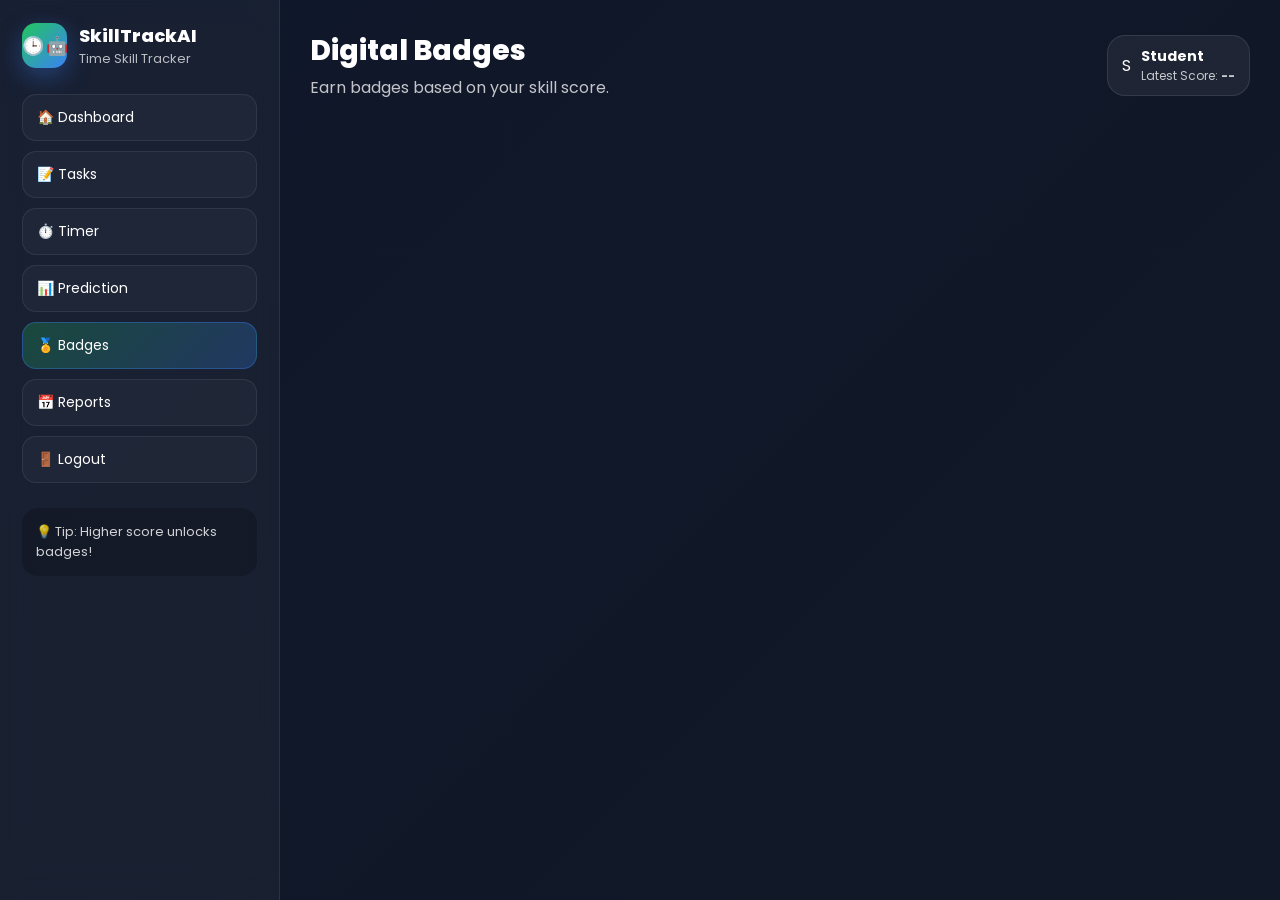
==== templets/badges.html @ 16af3b51 "Initial project upload" ====
<!DOCTYPE html>
<html lang="en">

<head>
  <meta charset="UTF-8" />
  <meta name="viewport" content="width=device-width, initial-scale=1.0" />
  <title>Badges | SkillTrackAI</title>
  <link rel="stylesheet" href="/static/style.css" />
</head>

<body>

  <div class="dash">

    <!-- SIDEBAR -->
    <aside class="sidebar">
      <div class="sidebar-brand">
        <div class="logo">
          <span>🕒</span><span>🤖</span>
        </div>
        <div>
          <h2>SkillTrackAI</h2>
          <p>Time Skill Tracker</p>
        </div>
      </div>

      <nav class="side-links">
        <a href="dashboard.html">🏠 Dashboard</a>
        <a href="addtask.html">📝 Tasks</a>
        <a href="timer.html">⏱️ Timer</a>
        <a href="prediction.html">📊 Prediction</a>
        <a class="active" href="badges.html">🏅 Badges</a>
        <a href="report.html">📅 Reports</a>
        <a href="index.html" id="logoutLink">🚪 Logout</a>
      </nav>

      <div class="sidebar-footer">
        <p>💡 Tip: Higher score unlocks badges!</p>
      </div>
    </aside>


    <!-- MAIN -->
    <main class="main">

      <div class="topbar">
        <div>
          <h1 class="page-title">Digital Badges</h1>
          <p class="page-sub">Earn badges based on your skill score.</p>
        </div>

        <div class="profile-box">
          <div class="profile-circle" id="userInitials">S</div>
          <div>
            <h4 id="userName">Student</h4>
            <p>Latest Score: <b id="latestScore">--</b></p>
          </div>
        </div>
      </div>


      <!-- BADGE GRID -->
      <section class="badge-grid" id="badgeGrid"></section>

    </main>

  </div>


  <!-- MODAL -->
  <div class="modal" id="badgeModal">
    <div class="modal-box">
      <h2 id="mTitle">Badge</h2>
      <p id="mDesc">Description</p>

      <div class="modal-actions">
        <button class="btn btn-primary full" id="closeModal">Close</button>
      </div>
    </div>
  </div>


  <script src="/static/script.js"></script>
</body>

</html>
---- static/style.css ----
@import url('https://fonts.googleapis.com/css2?family=Poppins:wght@300;400;600;700&display=swap');

* {
  margin: 0;
  padding: 0;
  box-sizing: border-box;
  font-family: "Poppins", sans-serif;
}

body {
  background: linear-gradient(135deg, #0f172a, #111827);
  color: white;
  min-height: 100vh;
}

/* NAVBAR */
.navbar {
  width: 100%;
  padding: 18px 40px;
  display: flex;
  justify-content: space-between;
  align-items: center;

  background: rgba(255, 255, 255, 0.06);
  border-bottom: 1px solid rgba(255, 255, 255, 0.1);
  backdrop-filter: blur(14px);
  position: sticky;
  top: 0;
  z-index: 1000;
}

.nav-left {
  display: flex;
  align-items: center;
  gap: 12px;
}

.logo {
  width: 45px;
  height: 45px;
  border-radius: 14px;
  display: flex;
  justify-content: center;
  align-items: center;
  gap: 2px;
  background: linear-gradient(135deg, #22c55e, #3b82f6);
  box-shadow: 0px 8px 25px rgba(59, 130, 246, 0.35);
  font-size: 18px;
}

.brand-title {
  font-size: 22px;
  font-weight: 700;
  letter-spacing: 0.5px;
}

.nav-right {
  display: flex;
  align-items: center;
  gap: 12px;
}

.btn {
  padding: 10px 18px;
  border-radius: 12px;
  text-decoration: none;
  font-weight: 600;
  font-size: 14px;
  transition: 0.3s ease;
  display: inline-block;
}

.btn-primary {
  background: linear-gradient(135deg, #3b82f6, #22c55e);
  color: white;
  box-shadow: 0px 8px 20px rgba(34, 197, 94, 0.25);
}

.btn-primary:hover {
  transform: translateY(-2px);
  opacity: 0.95;
}

.btn-outline {
  border: 1px solid rgba(255, 255, 255, 0.25);
  color: white;
  background: transparent;
}

.btn-outline:hover {
  background: rgba(255, 255, 255, 0.1);
}

.big {
  padding: 12px 22px;
  font-size: 15px;
}

/* HERO */
.hero {
  display: grid;
  grid-template-columns: 1fr;
  padding: 70px 40px;
  align-items: center;
}

.tagline {
  display: inline-block;
  padding: 8px 14px;
  border-radius: 30px;
  background: rgba(255, 255, 255, 0.08);
  border: 1px solid rgba(255, 255, 255, 0.12);
  font-size: 14px;
  margin-bottom: 16px;
}

.hero-title {
  font-size: 42px;
  font-weight: 800;
  line-height: 1.2;
  margin-bottom: 14px;
}

.highlight {
  background: linear-gradient(135deg, #22c55e, #3b82f6);
  -webkit-background-clip: text;
  background-clip: text;
  -webkit-text-fill-color: transparent;
}

.hero-desc {
  color: rgba(255, 255, 255, 0.75);
  font-size: 16px;
  line-height: 1.7;
  margin-bottom: 25px;
}

.hero-buttons {
  display: flex;
  gap: 14px;
  margin-bottom: 30px;
  justify-content: center;
}

.hero-left {
  text-align: center;
}

/* FEATURES */
.features {
  padding: 70px 40px;
}

.section-title {
  font-size: 34px;
  font-weight: 800;
  margin-bottom: 10px;
  text-align: center;
}

.section-subtitle {
  text-align: center;
  opacity: 0.75;
  margin-bottom: 40px;
}

.features-grid {
  display: grid;
  grid-template-columns: repeat(2, 1fr);
  gap: 24x;
  align-content: start;
}

.feature-card {
  padding: 32px;
  border-radius: 200px;
  background: rgba(255, 255, 255, 0.06);
  border: 1px solid rgba(255, 255, 255, 0.1);
  transition: 0.3s ease;
}

.feature-card:hover {
  transform: translateY(-6px);
  background: rgba(255, 255, 255, 0.08);
}

.feature-card h3 {
  margin-bottom: 10px;
}

.feature-card p {
  opacity: 0.75;
  line-height: 1.6;
  font-size: 15.5px;
}

.verify {
  padding: 70px 10%;
}

.verify-grid {
  display: grid;
  grid-template-columns: repeat(2, 1fr);
  gap: 22px;
  margin-top: 35px;
}

.verify-card {
  background: rgba(255, 255, 255, 0.06);
  border: 1px solid rgba(255, 255, 255, 0.12);
  padding: 25px;
  border-radius: 18px;
  transition: 0.3s;
}

.verify-card h3 {
  font-size: 20px;
  margin-bottom: 10px;
  color: #00c6ff;
}

.verify-card p {
  font-size: 15px;
  line-height: 1.7;
  color: rgba(255, 255, 255, 0.85);
}

.verify-card:hover {
  transform: translateY(-6px);
  border-color: rgba(0, 198, 255, 0.6);
}

/* CTA */
.cta {
  padding: 60px 40px;
  text-align: center;
  background: rgba(255, 255, 255, 0.04);
  border-top: 1px solid rgba(255, 255, 255, 0.08);
  border-bottom: 1px solid rgba(255, 255, 255, 0.08);
}

.cta h2 {
  font-size: 32px;
  font-weight: 800;
  margin-bottom: 10px;
}

.cta p {
  opacity: 0.75;
  margin-bottom: 22px;
}

/* PROFILE ICON */
.profile-icon {
  width: 42px;
  height: 42px;
  border-radius: 50%;
  display: grid;
  place-items: center;
  font-size: 20px;
  background: #f2f2ff;
  color: #5b4bff;
  text-decoration: none;
  border: 1px solid #e6e6ff;
  transition: 0.2s ease;
}

.profile-icon:hover {
  transform: scale(1.05);
}

/* FOOTER */
.footer {
  padding: 22px;
  text-align: center;
  opacity: 0.7;
  font-size: 14px;
}

/* RESPONSIVE */
@media (max-width: 950px) {
  .hero {
    padding: 50px 22px;
  }

  .features-grid {
    grid-template-columns: 1fr;
  }

  .navbar {
    padding: 16px 20px;
  }

  .hero-title {
    font-size: 34px;
  }

  .verify-grid {
    grid-template-columns: 1fr;
  }
}


/* AUTH PAGES (SIGNUP / SIGNIN) */
.auth {
  min-height: calc(100vh - 90px);
  display: flex;
  justify-content: center;
  align-items: center;
  padding: 50px 20px;
}

.auth-card {
  width: 100%;
  max-width: 480px;
  padding: 35px;
  border-radius: 24px;

  background: rgba(255, 255, 255, 0.06);
  border: 1px solid rgba(255, 255, 255, 0.12);
  backdrop-filter: blur(18px);

  box-shadow: 0px 12px 40px rgba(0, 0, 0, 0.35);
}

.auth-title {
  font-size: 28px;
  font-weight: 800;
  margin-bottom: 8px;
}

.auth-subtitle {
  opacity: 0.75;
  line-height: 1.6;
  margin-bottom: 25px;
  font-size: 14px;
}

.auth-form {
  display: flex;
  flex-direction: column;
  gap: 16px;
}

.input-group label {
  display: block;
  font-size: 13px;
  margin-bottom: 7px;
  opacity: 0.85;
}

.input-group input {
  width: 100%;
  padding: 13px 14px;
  border-radius: 14px;
  border: 1px solid rgba(255, 255, 255, 0.15);

  background: rgba(0, 0, 0, 0.25);
  color: white;
  outline: none;
  font-size: 14px;
  transition: 0.3s ease;
}

.input-group input:focus {
  border: 1px solid rgba(59, 130, 246, 0.8);
  box-shadow: 0px 0px 0px 3px rgba(59, 130, 246, 0.2);
}

.auth-btn {
  width: 100%;
  padding: 14px;
  font-size: 15px;
  border: none;
  cursor: pointer;
}

.auth-footer {
  text-align: center;
  margin-top: 10px;
  font-size: 14px;
  opacity: 0.8;
}

.auth-footer a {
  color: #3b82f6;
  font-weight: 700;
  text-decoration: none;
}

.auth-footer a:hover {
  text-decoration: underline;
}


/* DASHBOARD */
.dash {
  display: grid;
  grid-template-columns: 280px 1fr;
  min-height: 100vh;
}

/* SIDEBAR */
.sidebar {
  padding: 22px;
  background: rgba(255, 255, 255, 0.04);
  border-right: 1px solid rgba(255, 255, 255, 0.08);
  backdrop-filter: blur(12px);
}

.sidebar-brand {
  display: flex;
  gap: 12px;
  align-items: center;
  margin-bottom: 25px;
}

.sidebar-brand h2 {
  font-size: 18px;
  font-weight: 800;
}

.sidebar-brand p {
  font-size: 13px;
  opacity: 0.7;
}

.side-links {
  display: flex;
  flex-direction: column;
  gap: 10px;
}

.side-links a {
  text-decoration: none;
  color: white;
  padding: 12px 14px;
  border-radius: 14px;
  background: rgba(255, 255, 255, 0.03);
  border: 1px solid rgba(255, 255, 255, 0.08);
  transition: 0.25s ease;
  font-size: 14px;
}

.side-links a:hover {
  background: rgba(255, 255, 255, 0.08);
  transform: translateX(4px);
}

.side-links a.active {
  background: linear-gradient(135deg, rgba(34, 197, 94, 0.25), rgba(59, 130, 246, 0.25));
  border: 1px solid rgba(59, 130, 246, 0.35);
}

.sidebar-footer {
  margin-top: 25px;
  padding: 14px;
  border-radius: 16px;
  background: rgba(0, 0, 0, 0.25);
  font-size: 13px;
  opacity: 0.8;
}

/* MAIN */
.main {
  padding: 30px 30px 50px;
}

.topbar {
  display: flex;
  justify-content: space-between;
  align-items: center;
  gap: 20px;
  margin-bottom: 24px;
}

.page-title {
  font-size: 28px;
  font-weight: 800;
}

.page-sub {
  opacity: 0.75;
  margin-top: 3px;
}

.top-actions {
  display: flex;
  align-items: center;
  gap: 12px;
}

.mini-btn {
  padding: 10px 14px;
  border-radius: 14px;
  border: 1px solid rgba(255, 255, 255, 0.15);
  background: rgba(255, 255, 255, 0.06);
  color: white;
  cursor: pointer;
  transition: 0.25s ease;
  font-weight: 600;
}

.mini-btn:hover {
  background: rgba(255, 255, 255, 0.1);
}

.profile-box {
  display: flex;
  gap: 10px;
  align-items: center;
  padding: 10px 14px;
  border-radius: 18px;
  background: rgba(255, 255, 255, 0.06);
  border: 1px solid rgba(255, 255, 255, 0.1);
}

.profile-box h4 {
  font-size: 14px;
}

.profile-box p {
  font-size: 12px;
  opacity: 0.75;
}

.dash-grid {
  display: grid;
  grid-template-columns: 1.3fr 0.7fr;
  gap: 18px;
}

/* CARDS */
.card {
  padding: 22px;
  border-radius: 22px;
  background: rgba(255, 255, 255, 0.06);
  border: 1px solid rgba(255, 255, 255, 0.12);
  backdrop-filter: blur(14px);
  box-shadow: 0px 12px 40px rgba(0, 0, 0, 0.25);
}

.big-card {
  grid-row: span 2;
}

.card-head h2 {
  font-size: 18px;
  font-weight: 800;
  margin-bottom: 4px;
}

.card-head p {
  opacity: 0.7;
  font-size: 13px;
  margin-bottom: 16px;
}

/* TASK ADD */
.task-add {
  display: grid;
  grid-template-columns: 1fr 120px 90px;
  gap: 10px;
  margin-bottom: 16px;
}

.task-add input,
.task-add select {
  padding: 12px 14px;
  border-radius: 14px;
  border: 1px solid rgba(255, 255, 255, 0.15);
  background: rgba(0, 0, 0, 0.25);
  color: white;
  outline: none;
}

.task-add select option {
  background: #111827;
}

/* TASK LIST */
.task-list {
  display: flex;
  flex-direction: column;
  gap: 10px;
  max-height: 380px;
  overflow-y: auto;
  padding-right: 6px;
}

.task-item {
  display: flex;
  align-items: center;
  justify-content: space-between;
  gap: 12px;
  padding: 14px;
  border-radius: 18px;
  background: rgba(255, 255, 255, 0.05);
  border: 1px solid rgba(255, 255, 255, 0.08);
}

.task-left {
  display: flex;
  align-items: center;
  gap: 12px;
  flex: 1;
}

.check {
  width: 20px;
  height: 20px;
  cursor: pointer;
}

.task-title {
  font-weight: 700;
  font-size: 14px;
}

.task-meta {
  font-size: 12px;
  opacity: 0.7;
}

.priority {
  font-size: 12px;
  font-weight: 700;
  padding: 6px 10px;
  border-radius: 999px;
  background: rgba(255, 255, 255, 0.08);
}

.del-btn {
  cursor: pointer;
  border: none;
  background: transparent;
  font-size: 18px;
  color: white;
  opacity: 0.8;
}

.del-btn:hover {
  opacity: 1;
  transform: scale(1.05);
}

/* TIMER */
.timer-box {
  text-align: center;
}

#timerText {
  font-size: 34px;
  margin: 10px 0 16px;
  letter-spacing: 2px;
}

.timer-buttons {
  display: flex;
  gap: 10px;
  justify-content: center;
  flex-wrap: wrap;
}

.timer-note {
  margin-top: 14px;
  font-size: 13px;
  opacity: 0.75;
}

/* SCORE */
.score-box h1 {
  font-size: 32px;
  margin: 10px 0 10px;
}

.score-label {
  opacity: 0.8;
  font-size: 14px;
  margin-bottom: 12px;
}

.full {
  width: 100%;
  text-align: center;
}

/* BADGE */
.badge-box {
  text-align: center;
  padding-top: 10px;
}

.badge-icon {
  width: 80px;
  height: 80px;
  margin: 0 auto 10px;
  border-radius: 22px;
  display: flex;
  justify-content: center;
  align-items: center;
  font-size: 38px;

  background: linear-gradient(135deg, rgba(34, 197, 94, 0.25), rgba(59, 130, 246, 0.25));
  border: 1px solid rgba(255, 255, 255, 0.12);
}

.badge-box h3 {
  font-size: 18px;
  font-weight: 800;
  margin-bottom: 8px;
}

.badge-box p {
  opacity: 0.75;
  font-size: 13px;
  line-height: 1.6;
  margin-bottom: 16px;
}

/* RESPONSIVE DASH */
@media (max-width: 1000px) {
  .dash {
    grid-template-columns: 1fr;
  }

  .sidebar {
    position: sticky;
    top: 0;
    z-index: 10;
  }

  .dash-grid {
    grid-template-columns: 1fr;
  }

  .big-card {
    grid-row: auto;
  }
}


/* ADD TASK PAGE */
.form-card {
  margin-bottom: 18px;
}

.task-form {
  display: flex;
  flex-direction: column;
  gap: 16px;
}

.form-row {
  display: grid;
  grid-template-columns: 1fr 1fr;
  gap: 14px;
}

.task-form textarea {
  width: 100%;
  padding: 14px;
  border-radius: 16px;
  border: 1px solid rgba(255, 255, 255, 0.15);
  background: rgba(0, 0, 0, 0.25);
  color: white;
  outline: none;
  resize: none;
}

.task-form select,
.task-form input {
  width: 100%;
  padding: 13px 14px;
  border-radius: 14px;
  border: 1px solid rgba(255, 255, 255, 0.15);
  background: rgba(0, 0, 0, 0.25);
  color: white;
  outline: none;
}

.task-form select option {
  background: #111827;
}

.form-actions {
  display: flex;
  justify-content: flex-end;
  gap: 12px;
  margin-top: 6px;
}

@media (max-width: 900px) {
  .form-row {
    grid-template-columns: 1fr;
  }
}



/* TIME TRACKER PAGE */
.timer-grid {
  display: grid;
  grid-template-columns: 1.1fr 0.9fr;
  gap: 18px;
}

.timer-card {
  min-height: 420px;
}

.timer-select {
  margin-bottom: 18px;
}

.timer-select label {
  display: block;
  font-size: 13px;
  margin-bottom: 7px;
  opacity: 0.85;
}

.timer-select select {
  width: 100%;
  padding: 13px 14px;
  border-radius: 14px;
  border: 1px solid rgba(255, 255, 255, 0.15);
  background: rgba(0, 0, 0, 0.25);
  color: white;
  outline: none;
}

.timer-select select option {
  background: #111827;
}

.timer-big {
  text-align: center;
  padding: 18px;
  border-radius: 20px;
  background: rgba(0, 0, 0, 0.25);
  margin-bottom: 18px;
}

#bigTimer {
  font-size: 46px;
  letter-spacing: 2px;
  margin-bottom: 8px;
}

.timer-status {
  font-size: 13px;
  opacity: 0.8;
}

.session-list {
  display: flex;
  flex-direction: column;
  gap: 10px;
  max-height: 320px;
  overflow-y: auto;
  padding-right: 6px;
}

.session-item {
  padding: 14px;
  border-radius: 18px;
  background: rgba(255, 255, 255, 0.05);
  border: 1px solid rgba(255, 255, 255, 0.08);
}

.session-item h4 {
  font-size: 14px;
  font-weight: 800;
  margin-bottom: 4px;
}

.session-item p {
  font-size: 12px;
  opacity: 0.75;
  line-height: 1.5;
}

@media (max-width: 1000px) {
  .timer-grid {
    grid-template-columns: 1fr;
  }

  #bigTimer {
    font-size: 38px;
  }
}

/* SKILL PREDICTION PAGE */
.predict-grid {
  display: grid;
  grid-template-columns: 1fr 1fr;
  gap: 18px;
}

.predict-form {
  display: flex;
  flex-direction: column;
  gap: 16px;
}

.result-box {
  display: flex;
  flex-direction: column;
  gap: 14px;
}

.score-circle {
  width: 140px;
  height: 140px;
  border-radius: 50%;
  display: grid;
  place-items: center;
  background: rgba(0, 0, 0, 0.25);
  border: 2px solid rgba(255, 255, 255, 0.12);
  margin: 8px auto 2px auto;
  text-align: center;
}

.score-circle h1 {
  font-size: 40px;
  font-weight: 900;
  line-height: 1;
}

.score-circle p {
  opacity: 0.7;
  margin-top: -6px;
  font-size: 12px;
}

.skill-level {
  text-align: center;
  font-size: 18px;
  font-weight: 900;
}

.skill-desc {
  text-align: center;
  opacity: 0.8;
  font-size: 13px;
  line-height: 1.5;
}

.progress-wrap {
  padding: 14px;
  border-radius: 18px;
  background: rgba(255, 255, 255, 0.05);
  border: 1px solid rgba(255, 255, 255, 0.08);
}

.progress-label {
  display: flex;
  justify-content: space-between;
  font-size: 13px;
  opacity: 0.85;
  margin-bottom: 10px;
}

.progress-bar {
  width: 100%;
  height: 12px;
  border-radius: 20px;
  background: rgba(255, 255, 255, 0.08);
  overflow: hidden;
}

.progress-fill {
  width: 0%;
  height: 100%;
  border-radius: 20px;
  background: linear-gradient(90deg, #38bdf8, #a78bfa);
  transition: width 0.4s ease;
}

.tips {
  padding: 14px;
  border-radius: 18px;
  background: rgba(0, 0, 0, 0.25);
  border: 1px solid rgba(255, 255, 255, 0.08);
}

.tips h3 {
  font-size: 14px;
  margin-bottom: 8px;
}

.tips ul {
  margin-left: 18px;
  opacity: 0.85;
  line-height: 1.7;
  font-size: 13px;
}

@media (max-width: 1000px) {
  .predict-grid {
    grid-template-columns: 1fr;
  }
}


/* DIGITAL BADGES PAGE */
.badge-grid {
  display: grid;
  grid-template-columns: repeat(4, 1fr);
  gap: 16px;
}

.badge-card {
  padding: 16px;
  border-radius: 22px;
  background: rgba(255, 255, 255, 0.05);
  border: 1px solid rgba(255, 255, 255, 0.08);
  cursor: pointer;
  transition: 0.25s ease;
  position: relative;
  overflow: hidden;
}

.badge-card:hover {
  transform: translateY(-6px);
  background: rgba(255, 255, 255, 0.08);
}

.badge-top {
  display: flex;
  align-items: center;
  justify-content: space-between;
  margin-bottom: 14px;
}

.badge-icon {
  font-size: 34px;
}

.badge-lock {
  font-size: 18px;
  opacity: 0.7;
}

.badge-name {
  font-size: 15px;
  font-weight: 900;
  margin-bottom: 6px;
}

.badge-rule {
  font-size: 12px;
  opacity: 0.75;
  line-height: 1.5;
}

.badge-card.locked {
  opacity: 0.5;
  filter: grayscale(1);
}

.badge-card.unlocked {
  border: 1px solid rgba(56, 189, 248, 0.25);
}

@media (max-width: 1100px) {
  .badge-grid {
    grid-template-columns: repeat(2, 1fr);
  }
}

@media (max-width: 650px) {
  .badge-grid {
    grid-template-columns: 1fr;
  }
}

/* MODAL */
.modal {
  position: fixed;
  inset: 0;
  background: rgba(0, 0, 0, 0.55);
  display: none;
  align-items: center;
  justify-content: center;
  padding: 16px;
  z-index: 999;
}

.modal.show {
  display: flex;
}

.modal-box {
  width: 100%;
  max-width: 420px;
  padding: 22px;
  border-radius: 22px;
  background: rgba(15, 23, 42, 0.95);
  border: 1px solid rgba(255, 255, 255, 0.12);
  box-shadow: 0 18px 60px rgba(0, 0, 0, 0.4);
}

.modal-box h2 {
  font-size: 20px;
  font-weight: 900;
  margin-bottom: 8px;
}

.modal-box p {
  opacity: 0.8;
  line-height: 1.6;
  margin-bottom: 14px;
}

/* WEEKLY REPORT PAGE */
.report-grid {
  display: grid;
  grid-template-columns: 0.9fr 1.1fr;
  gap: 18px;
  margin-bottom: 18px;
}

.report-grid-2 {
  display: grid;
  grid-template-columns: 1fr 1fr;
  gap: 18px;
}

.profile-card .profile-main {
  display: flex;
  gap: 14px;
  align-items: center;
  margin-top: 10px;
}

.profile-big {
  width: 62px;
  height: 62px;
  border-radius: 18px;
  display: grid;
  place-items: center;
  font-size: 24px;
  font-weight: 900;
  background: rgba(0, 0, 0, 0.25);
  border: 1px solid rgba(255, 255, 255, 0.1);
}

.muted {
  opacity: 0.75;
  font-size: 13px;
  margin-top: 2px;
}

.mini-stats {
  display: grid;
  grid-template-columns: repeat(3, 1fr);
  gap: 10px;
  margin-top: 16px;
}

.mini {
  padding: 12px;
  border-radius: 18px;
  background: rgba(255, 255, 255, 0.05);
  border: 1px solid rgba(255, 255, 255, 0.08);
  text-align: center;
}

.mini h4 {
  font-size: 18px;
  font-weight: 900;
  margin-bottom: 4px;
}

.mini p {
  font-size: 12px;
  opacity: 0.75;
}

.summary-cards {
  display: grid;
  grid-template-columns: repeat(3, 1fr);
  gap: 12px;
  margin-top: 14px;
}

.sum-box {
  padding: 14px;
  border-radius: 18px;
  background: rgba(255, 255, 255, 0.05);
  border: 1px solid rgba(255, 255, 255, 0.08);
  text-align: center;
}

.sum-box h3 {
  font-size: 20px;
  font-weight: 900;
  margin-bottom: 4px;
}

.sum-box p {
  font-size: 12px;
  opacity: 0.75;
}

.badge-summary {
  margin-top: 14px;
  padding: 14px;
  border-radius: 18px;
  background: rgba(0, 0, 0, 0.25);
  border: 1px solid rgba(255, 255, 255, 0.08);
}

.badge-summary h3 {
  font-size: 14px;
  margin-bottom: 6px;
}

.badge-summary p {
  opacity: 0.8;
  font-size: 13px;
}

/* Bar chart */
.bar-chart {
  display: grid;
  grid-template-columns: repeat(7, 1fr);
  gap: 12px;
  align-items: end;
  height: 240px;
  padding: 14px;
  border-radius: 20px;
  background: rgba(0, 0, 0, 0.25);
  border: 1px solid rgba(255, 255, 255, 0.08);
}

.bar {
  width: 100%;
  border-radius: 14px;
  background: linear-gradient(180deg, #38bdf8, #a78bfa);
  position: relative;
  min-height: 12px;
  transition: 0.3s ease;
}

.bar:hover {
  transform: translateY(-6px);
}

.bar span {
  position: absolute;
  bottom: -22px;
  left: 50%;
  transform: translateX(-50%);
  font-size: 12px;
  opacity: 0.8;
}

/* Table */
.table-wrap {
  overflow-x: auto;
}

.task-table {
  width: 100%;
  border-collapse: collapse;
  margin-top: 12px;
}

.task-table th,
.task-table td {
  text-align: left;
  padding: 12px 10px;
  font-size: 13px;
}

.task-table thead th {
  opacity: 0.8;
  border-bottom: 1px solid rgba(255, 255, 255, 0.12);
}

.task-table tbody tr {
  border-bottom: 1px solid rgba(255, 255, 255, 0.06);
}

.task-table tbody tr:hover {
  background: rgba(255, 255, 255, 0.04);
}

@media (max-width: 1100px) {

  .report-grid,
  .report-grid-2 {
    grid-template-columns: 1fr;
  }

  .summary-cards {
    grid-template-columns: 1fr;
  }
}

/* =========================
   ADD TASK PAGE STYLES
========================= */

.form-card .task-form {
  margin-top: 15px;
  display: grid;
  gap: 16px;
}

.form-row {
  display: grid;
  grid-template-columns: 1fr 1fr;
  gap: 16px;
}

.input-group {
  display: flex;
  flex-direction: column;
  gap: 8px;
}

.input-group label {
  font-size: 14px;
  font-weight: 600;
  opacity: 0.9;
}

.input-group input,
.input-group select,
.input-group textarea {
  width: 100%;
  padding: 12px 14px;
  border-radius: 12px;
  border: 1px solid rgba(255, 255, 255, 0.14);
  background: rgba(255, 255, 255, 0.06);
  color: white;
  outline: none;
  font-size: 14px;
  transition: 0.25s;
}

.input-group textarea {
  resize: none;
}

.input-group input:focus,
.input-group select:focus,
.input-group textarea:focus {
  border-color: #00c6ff;
  box-shadow: 0 0 0 4px rgba(0, 198, 255, 0.12);
}

.form-actions {
  display: flex;
  justify-content: flex-end;
  gap: 12px;
  margin-top: 5px;
}

/* Buttons */
.btn {
  padding: 12px 18px;
  border-radius: 12px;
  border: none;
  cursor: pointer;
  font-weight: 700;
  transition: 0.25s;
}

.btn-primary {
  background: #00c6ff;
  color: black;
}

.btn-outline {
  background: transparent;
  border: 2px solid rgba(255, 255, 255, 0.22);
  color: white;
}

.btn:hover {
  transform: translateY(-2px);
}

/* Saved tasks list */
.task-list {
  display: grid;
  gap: 12px;
  margin-top: 15px;
}

.task-item {
  display: flex;
  justify-content: space-between;
  align-items: center;
  padding: 14px 16px;
  border-radius: 16px;
  background: rgba(255, 255, 255, 0.06);
  border: 1px solid rgba(255, 255, 255, 0.12);
}

.task-left {
  display: flex;
  align-items: center;
  gap: 12px;
}

.task-title {
  font-weight: 700;
  font-size: 15px;
}

.task-meta {
  font-size: 13px;
  opacity: 0.75;
  margin-top: 3px;
}

.priority {
  font-weight: 800;
  padding: 6px 12px;
  border-radius: 999px;
  background: rgba(0, 198, 255, 0.15);
  border: 1px solid rgba(0, 198, 255, 0.25);
  color: #00c6ff;
  font-size: 13px;
}

.del-btn {
  background: rgba(255, 255, 255, 0.08);
  border: 1px solid rgba(255, 255, 255, 0.12);
  color: white;
  padding: 10px 12px;
  border-radius: 12px;
  cursor: pointer;
}

.del-btn:hover {
  background: rgba(255, 255, 255, 0.14);
}

/* Priority dots */
.dot {
  width: 12px;
  height: 12px;
  border-radius: 50%;
}

.dot.orange {
  background: orange;
}

.dot.blue {
  background: #00c6ff;
}

.dot.green {
  background: #00ff99;
}


/* =========================
   AUTO SCHEDULE UI
========================= */

.schedule-row {
  display: grid;
  grid-template-columns: 1fr 1fr auto;
  gap: 16px;
  align-items: end;
  margin-top: 15px;
}

.schedule-output {
  margin-top: 18px;
  display: grid;
  gap: 12px;
}

.schedule-item {
  padding: 14px 16px;
  border-radius: 16px;
  background: rgba(255, 255, 255, 0.06);
  border: 1px solid rgba(255, 255, 255, 0.12);
}

.schedule-item h4 {
  margin: 0;
  font-size: 15px;
  font-weight: 800;
}

.schedule-item p {
  margin: 6px 0 0;
  opacity: 0.8;
  font-size: 13px;
}

@media (max-width: 900px) {
  .form-row {
    grid-template-columns: 1fr;
  }

  .schedule-row {
    grid-template-columns: 1fr;
  }

  .form-actions {
    justify-content: stretch;
  }

  .form-actions .btn {
    width: 100%;
  }
}

/* TOAST NOTIFICATIONS */
.toast-container {
  position: fixed;
  bottom: 20px;
  right: 20px;
  z-index: 9999;
  display: flex;
  flex-direction: column;
  gap: 10px;
}

.toast {
  padding: 14px 24px;
  border-radius: 12px;
  background: #1e293b;
  color: white;
  border-left: 4px solid #3b82f6;
  box-shadow: 0px 8px 30px rgba(0, 0, 0, 0.4);
  backdrop-filter: blur(10px);
  animation: slideIn 0.3s ease-out forwards;
  min-width: 280px;
}

.toast.success {
  border-left-color: #22c55e;
}

.toast.error {
  border-left-color: #ef4444;
}

@keyframes slideIn {
  from {
    transform: translateX(100%);
    opacity: 0;
  }

  to {
    transform: translateX(0);
    opacity: 1;
  }
}

@keyframes slideOut {
  from {
    transform: translateX(0);
    opacity: 1;
  }

  to {
    transform: translateX(100%);
    opacity: 0;
  }
}

/* MODAL SYSTEM */
.modal-overlay {
  position: fixed;
  top: 0;
  left: 0;
  width: 100%;
  height: 100%;
  background: rgba(0, 0, 0, 0.8);
  backdrop-filter: blur(8px);
  display: none;
  justify-content: center;
  align-items: center;
  z-index: 10000;
  opacity: 0;
  transition: opacity 0.3s ease;
}

.modal-overlay.active {
  display: flex;
  opacity: 1;
}

.modal-content {
  background: #1e293b;
  padding: 40px;
  border-radius: 24px;
  text-align: center;
  max-width: 400px;
  width: 90%;
  border: 1px solid rgba(255, 255, 255, 0.1);
  box-shadow: 0px 20px 50px rgba(0, 0, 0, 0.5);
  transform: scale(0.8);
  transition: transform 0.3s cubic-bezier(0.34, 1.56, 0.64, 1);
}

.modal-overlay.active .modal-content {
  transform: scale(1);
}

.modal-icon {
  font-size: 60px;
  margin-bottom: 20px;
  display: block;
}

.modal-title {
  font-size: 24px;
  font-weight: 700;
  margin-bottom: 15px;
  background: linear-gradient(135deg, #22c55e, #3b82f6);
  -webkit-background-clip: text;
  background-clip: text;
  -webkit-text-fill-color: transparent;
}

.modal-text {
  font-size: 15px;
  opacity: 0.8;
  line-height: 1.6;
  margin-bottom: 30px;
}

/* VS CODE SIMULATION */
.vscode-panel {
  position: fixed;
  bottom: 20px;
  right: 20px;
  width: 700px;
  height: 480px;
  background: #1e1e1e;
  border-radius: 12px;
  border: 1px solid rgba(255, 255, 255, 0.1);
  box-shadow: 0px 20px 60px rgba(0, 0, 0, 0.6);
  display: flex;
  flex-direction: column;
  overflow: hidden;
  z-index: 10000;
  animation: vscodeSlideUp 0.4s ease-out;
}

@keyframes vscodeSlideUp {
  from {
    transform: translateY(100%);
    opacity: 0;
  }

  to {
    transform: translateY(0);
    opacity: 1;
  }
}

.vscode-header {
  height: 35px;
  background: #323233;
  display: flex;
  align-items: center;
  padding: 0 15px;
  justify-content: space-between;
}

.vscode-dots {
  display: flex;
  gap: 6px;
}

.vscode-dots span {
  width: 10px;
  height: 10px;
  border-radius: 50%;
}

.vscode-dots span:nth-child(1) {
  background: #ff5f56;
}

.vscode-dots span:nth-child(2) {
  background: #ffbd2e;
}

.vscode-dots span:nth-child(3) {
  background: #27c93f;
}

.vscode-title {
  font-size: 11px;
  opacity: 0.8;
}

.vscode-body {
  flex: 1;
  display: flex;
}

.vscode-side {
  width: 160px;
  background: #252526;
  border-right: 1px solid #1e1e1e;
  display: flex;
}

.act-bar {
  width: 45px;
  background: #333333;
  display: flex;
  flex-direction: column;
  gap: 15px;
  padding-top: 20px;
  align-items: center;
  font-size: 16px;
}

.explorer {
  flex: 1;
  padding: 10px;
}

.explorer small {
  font-size: 9px;
  opacity: 0.6;
  display: block;
  margin-bottom: 10px;
}

.folder,
.file {
  font-size: 11px;
  padding: 4px 6px;
  border-radius: 4px;
  cursor: pointer;
}

.file.active {
  background: #37373d;
}

.vscode-editor {
  flex: 1;
  display: flex;
  flex-direction: column;
  background: #1e1e1e;
}

.editor-tabs {
  height: 30px;
  background: #252526;
  display: flex;
}

.tab {
  padding: 0 15px;
  font-size: 11px;
  display: flex;
  align-items: center;
  background: #2d2d2d;
  border-right: 1px solid #1e1e1e;
  border-top: 1px solid transparent;
}

.tab.curr {
  background: #1e1e1e;
  border-top: 1px solid #3b82f6;
}

.code-area {
  flex: 1;
  padding: 20px;
  font-family: 'Courier New', Courier, monospace;
  font-size: 13px;
  line-height: 1.5;
  color: #d4d4d4;
  overflow: auto;
}

.keyword {
  color: #569cd6;
}

.func {
  color: #dcdcaa;
}

.string {
  color: #ce9178;
}

.number {
  color: #b5cea8;
}

.comment {
  color: #6a9955;
}

.vscode-terminal {
  height: 110px;
  background: #181818;
  border-top: 1px solid #333;
  padding: 10px;
  font-family: monospace;
  font-size: 12px;
}

.cursor {
  animation: blink 1s step-end infinite;
}

@keyframes blink {
  50% {
    opacity: 0;
  }
}

@media (max-width: 800px) {
  .vscode-panel {
    width: 95%;
    right: 2.5%;
    left: 2.5%;
    height: 400px;
  }
}
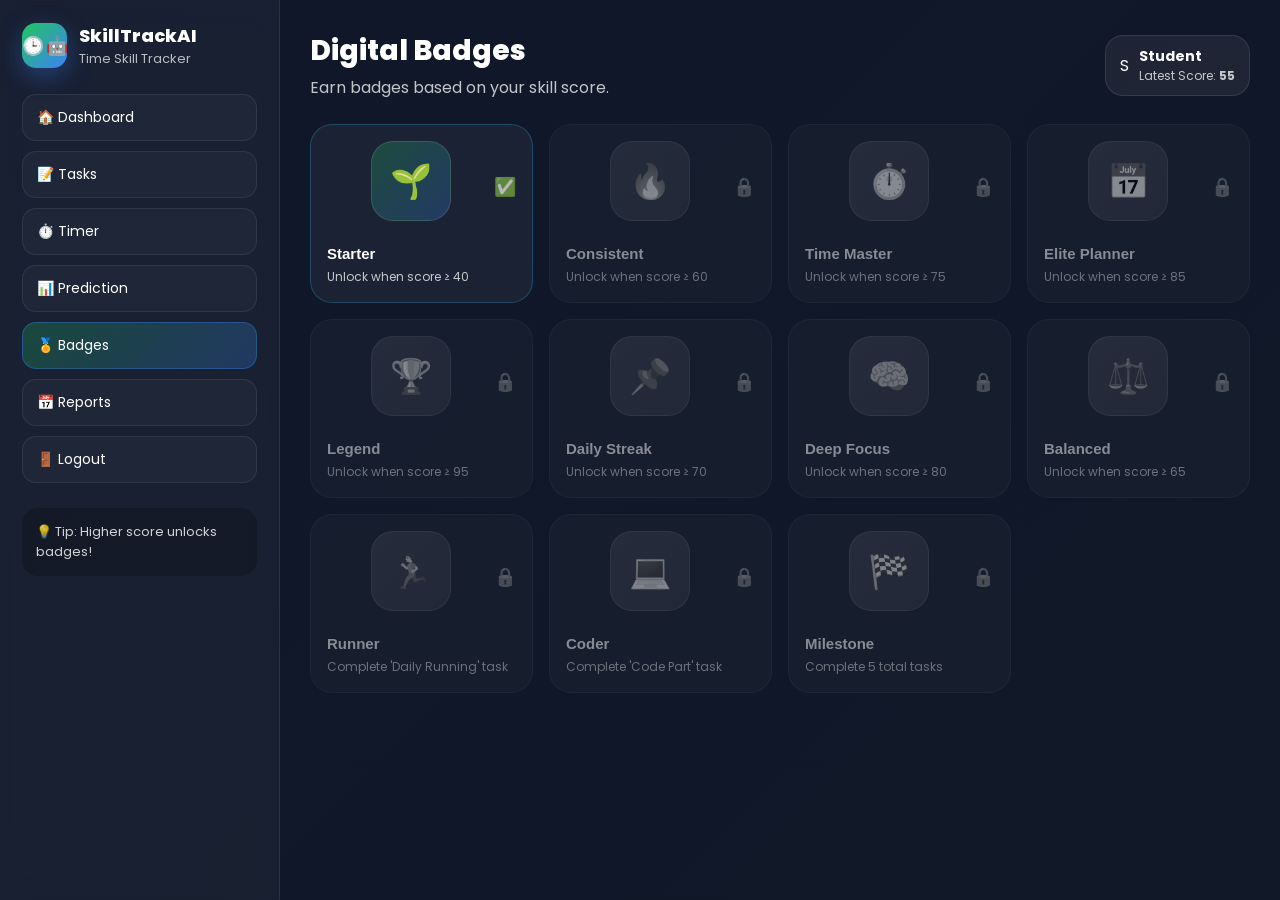
==== commit 5579fa52: "7485nbhgfdsdfghj" ====
--- a/templets/badges.html
+++ b/templets/badges.html
@@ -49,11 +49,13 @@
           <p class="page-sub">Earn badges based on your skill score.</p>
         </div>
 
-        <div class="profile-box">
-          <div class="profile-circle" id="userInitials">S</div>
-          <div>
-            <h4 id="userName">Student</h4>
-            <p>Latest Score: <b id="latestScore">--</b></p>
+        <div class="top-actions">
+          <div class="profile-box">
+            <div class="profile-circle" id="userInitials">S</div>
+            <div>
+              <h4 id="userName">Student</h4>
+              <p>Latest Score: <b id="latestScore">--</b></p>
+            </div>
           </div>
         </div>
       </div>
--- a/static/style.css
+++ b/static/style.css
@@ -278,6 +278,95 @@
 }
 
 /* RESPONSIVE */
+/* SPECIAL SECTIONS (Physical / Digital) */
+.special-section {
+  background: rgba(255, 255, 255, 0.04);
+  border: 1px dashed rgba(255, 255, 255, 0.2);
+  border-radius: 18px;
+  padding: 18px;
+  margin-top: 5px;
+  animation: fadeIn 0.3s ease-out;
+}
+
+.special-section label {
+  font-weight: 700;
+  display: block;
+  margin-bottom: 12px;
+  color: #3b82f6;
+  font-size: 14px;
+}
+
+.special-content {
+  display: flex;
+  flex-direction: column;
+  gap: 12px;
+}
+
+.checkbox-row {
+  display: flex;
+  align-items: center;
+  gap: 10px;
+}
+
+.checkbox-row input[type="checkbox"] {
+  width: 18px;
+  height: 18px;
+}
+
+.status-text {
+  font-size: 12px;
+  opacity: 0.7;
+}
+
+.analysis-box {
+  padding: 12px;
+  background: rgba(34, 197, 94, 0.1);
+  border: 1px solid rgba(34, 197, 94, 0.2);
+  border-radius: 12px;
+  font-size: 13px;
+}
+
+.tools-grid {
+  display: grid;
+  grid-template-columns: repeat(auto-fill, minmax(120px, 1fr));
+  gap: 10px;
+}
+
+.tool-item {
+  display: flex;
+  align-items: center;
+  gap: 8px;
+  padding: 8px 12px;
+  background: rgba(0, 0, 0, 0.2);
+  border-radius: 10px;
+  font-size: 13px;
+  cursor: pointer;
+  transition: 0.2s;
+  border: 1px solid transparent;
+}
+
+.tool-item:hover {
+  background: rgba(255, 255, 255, 0.05);
+  border-color: rgba(255, 255, 255, 0.1);
+}
+
+.tool-item input {
+  width: 16px !important;
+  height: 16px !important;
+}
+
+@keyframes fadeIn {
+  from {
+    opacity: 0;
+    transform: translateY(-5px);
+  }
+
+  to {
+    opacity: 1;
+    transform: translateY(0);
+  }
+}
+
 @media (max-width: 950px) {
   .hero {
     padding: 50px 22px;
@@ -474,6 +563,11 @@
   margin-bottom: 24px;
 }
 
+.topbar.centered {
+  flex-direction: column;
+  text-align: center;
+}
+
 .page-title {
   font-size: 28px;
   font-weight: 800;
@@ -542,6 +636,14 @@
 
 .big-card {
   grid-row: span 2;
+}
+
+.card-head {
+  margin-bottom: 16px;
+}
+
+.card-head.centered {
+  text-align: center;
 }
 
 .card-head h2 {
@@ -1700,6 +1802,8 @@
 .vscode-title {
   font-size: 11px;
   opacity: 0.8;
+  flex: 1;
+  text-align: center;
 }
 
 .vscode-body {
